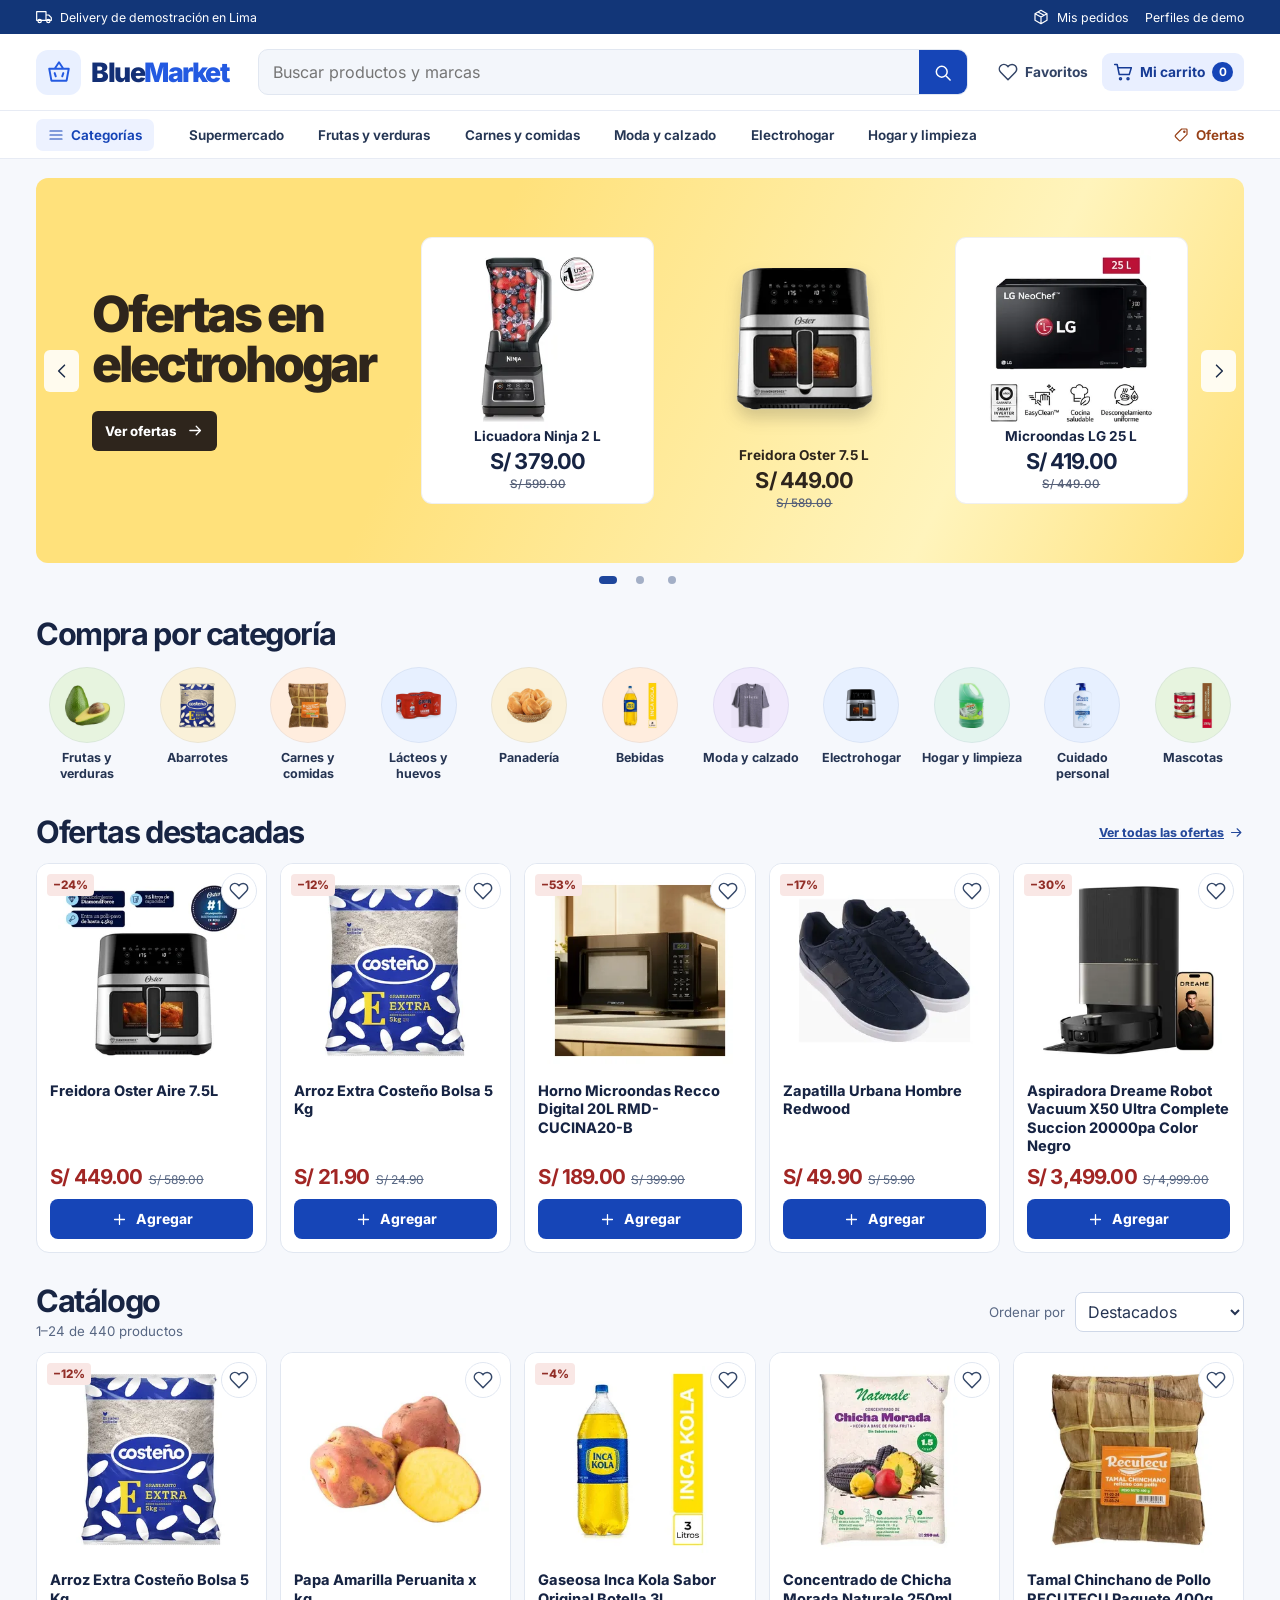
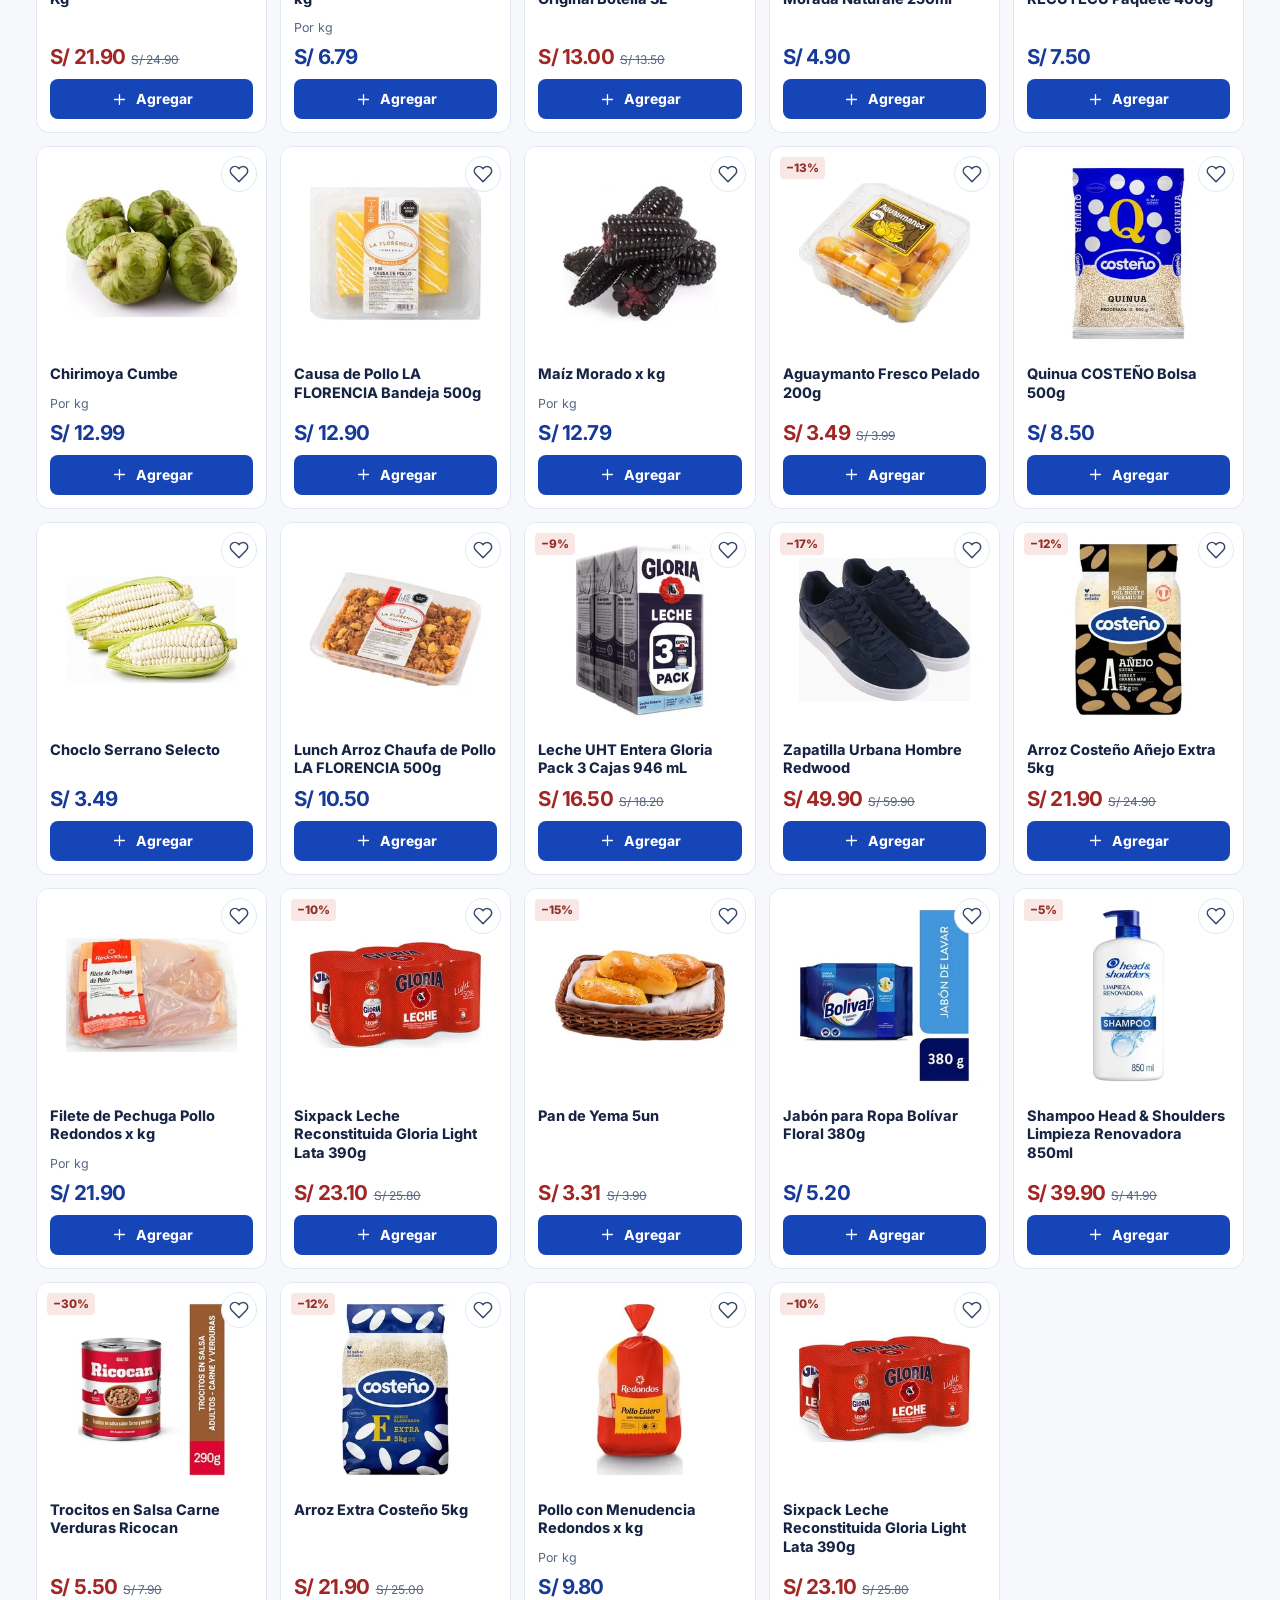
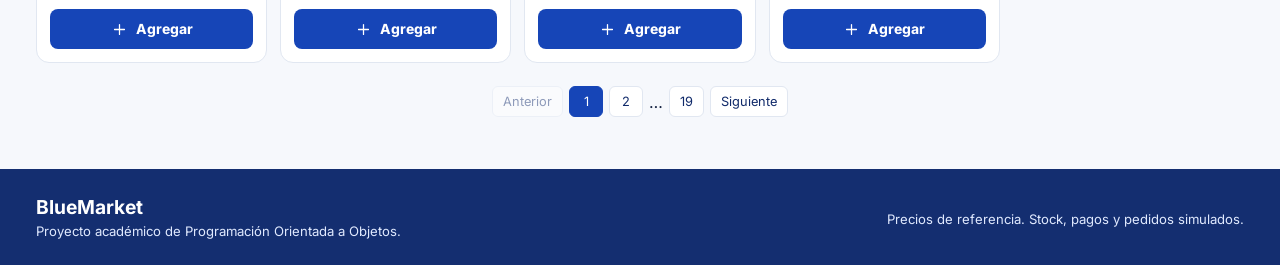
==== index.html @ fea1cc16 "Publicar BlueMarket" ====
<!doctype html>
<html lang="es-PE">
<head>
  <meta charset="utf-8">
  <meta name="viewport" content="width=device-width, initial-scale=1">
  <meta name="theme-color" content="#123678">
  <meta name="description" content="Compra abarrotes, moda y electrodomésticos en el catálogo de demostración de BlueMarket.">
  <title>BlueMarket | Tu supermercado online</title>
  <style>
@font-face{font-family:Inter;src:local("Inter"),url("[data-uri]") format("woff2");font-weight:100 900;font-display:swap}
:root{font-family:Inter,system-ui,sans-serif;color:#172443;background:#f6f8fc;--blue:#1645b7;--dark:#102a6a;--muted:#586783;--line:#e1e7f1;--orange:#ffb24a}
*{box-sizing:border-box}
[hidden]{display:none!important}
body{margin:0}
button,input,select{font:inherit}
button{cursor:pointer}
button:disabled{cursor:default;opacity:.45}
a{color:inherit;text-decoration:none}
h1,h2,h3,p{margin:0}
img{display:block;max-width:100%}
i[data-icon]{display:inline-flex;vertical-align:middle;flex:none}
svg{width:20px;height:20px}
button:focus-visible,a:focus-visible,input:focus-visible,select:focus-visible,summary:focus-visible{outline:3px solid #598bff;outline-offset:3px}
.wrap{width:min(1320px,calc(100% - 72px));margin-inline:auto}
.skip{position:absolute;left:-9999px;z-index:10;background:#fff;padding:12px}
.skip:focus{left:12px;top:12px}
.topbar{background:#123678;color:#fff;font-size:.77rem}
.top-inner{min-height:34px;display:flex;justify-content:space-between;align-items:center;gap:16px}
.top-inner span,.top-inner button{display:flex;gap:8px;align-items:center}
.top-inner button{background:none;border:0;color:inherit;padding:5px 0}
.top-inner svg{width:16px;height:16px}
.top-actions{display:flex;gap:16px;align-items:center}
header{background:#fff}
.head{display:grid;grid-template-columns:auto minmax(0,1fr) auto;align-items:center;gap:30px;padding-block:15px}
.brand{display:flex;align-items:center;gap:10px;font-size:1.67rem;font-weight:850;line-height:1;letter-spacing:-.055em;white-space:nowrap;color:#132f75}
.brand>span:nth-child(2)>span{color:#245ae1}
.brand-icon{background:#e9f0ff;border-radius:12px;color:#245ae1;display:grid;place-items:center;width:45px;height:45px}
.brand-icon svg{width:26px;height:26px}
#search-form{display:flex;background:#f3f6fb;border:1px solid var(--line);border-radius:10px;min-width:0}
#search{flex:1;min-width:0;border:0;background:transparent;padding:0 14px;color:inherit;border-radius:10px 0 0 10px}
#search-form button{width:48px;height:44px;border:0;border-radius:0 9px 9px 0;background:var(--blue);color:#fff}
.head-actions{display:flex;gap:14px;align-items:center;white-space:nowrap}
.head-actions button{display:flex;align-items:center;gap:7px;border:0;font-size:.86rem;font-weight:700;border-radius:9px}
.favorite-button{background:transparent;color:#334466;padding:9px 0}
.favorite-button[aria-pressed=true]{color:var(--blue)}
.cart-button{background:#e9efff;color:#173b95;padding:9px 11px}
#cart-count{border-radius:99px;background:var(--blue);color:#fff;font-size:.73rem;padding:3px 6px;min-width:21px;text-align:center}
nav{border-block:1px solid #e7ebf4}
.nav-inner{display:flex;min-height:47px;align-items:center;gap:clamp(12px,2.7vw,36px);overflow-x:auto;scrollbar-width:thin}
.nav-inner button{display:flex;align-items:center;gap:7px;flex:none;background:none;border:0;padding:8px 0;color:#253654;font-size:.84rem;font-weight:650;white-space:nowrap}
.nav-inner .all-nav{background:#edf2ff;color:var(--blue);padding:8px 12px;border-radius:7px}
.nav-inner .offers-nav{color:#974017;margin-left:auto}
.nav-inner svg{width:16px;height:16px}
.departments-wrap{position:relative;z-index:3}
.departments{position:absolute;top:0;left:0;display:grid;grid-template-columns:repeat(2,minmax(135px,1fr));gap:4px;width:min(410px,100%);padding:10px;background:#fff;border:1px solid var(--line);border-radius:0 0 10px 10px;box-shadow:0 14px 24px #17244321}
.departments button{text-align:left;border:0;background:transparent;border-radius:6px;padding:9px;color:#253654;font-weight:650;font-size:.8rem}
.departments button:hover,.departments button:focus-visible{background:#edf2ff}
.sr-only{position:absolute;width:1px;height:1px;overflow:hidden;clip-path:inset(50%);white-space:nowrap}
.campaign{margin-top:19px}
.campaign-stage{position:relative}
.campaign-slide{--campaign-ink:#2e251c;--campaign-bg:#ffe17b;--campaign-light:#fff4bc;display:grid;grid-template-columns:minmax(210px,.85fr) minmax(0,2.15fr);align-items:center;gap:26px;min-height:385px;padding:30px clamp(34px,4.4vw,64px);border-radius:12px;color:var(--campaign-ink);background:linear-gradient(115deg,var(--campaign-bg) 35%,var(--campaign-light) 76%,var(--campaign-bg))}
.campaign-fashion{--campaign-bg:#eaccc4;--campaign-light:#fbede7;--campaign-ink:#462821}
.campaign-pantry{--campaign-bg:#d9e6ff;--campaign-light:#f1f6ff;--campaign-ink:#163570}
.campaign-copy h1{font-size:clamp(2.1rem,3.9vw,3.6rem);font-weight:850;line-height:1;letter-spacing:-.064em;max-width:365px}
.campaign-link{display:inline-flex;align-items:center;gap:10px;margin-top:21px;padding:10px 13px;background:var(--campaign-ink);color:white;border:0;border-radius:6px;min-height:40px;font-size:.83rem;font-weight:750}
.campaign-link:hover{filter:brightness(1.22)}
.campaign-link svg{width:17px;height:17px}
.campaign-products{display:grid;grid-template-columns:minmax(0,1fr) minmax(0,1.18fr) minmax(0,1fr);align-items:center;gap:13px}
.campaign-product{display:flex;flex-direction:column;align-items:center;justify-content:space-between;min-width:0;padding:12px 8px;background:#fff;color:#172443;border:1px solid #2221;border-radius:11px;min-height:245px}
.campaign-product:hover{box-shadow:0 4px 15px #2222}
.campaign-product img{width:100%;height:clamp(120px,14vw,198px);object-fit:contain}
.campaign-product:nth-child(2){min-height:285px;background:transparent;border-color:transparent;color:var(--campaign-ink)}
.campaign-product:nth-child(2) img{height:clamp(155px,17vw,238px);filter:drop-shadow(0 9px 8px #2223)}
.campaign-product-copy{display:flex;flex-direction:column;align-items:center;gap:4px;text-align:center;font-weight:700;font-size:.85rem;line-height:1.15}
.campaign-product-copy strong{font-size:clamp(1.02rem,1.7vw,1.55rem);letter-spacing:-.04em}
.campaign-product-copy s{font-size:.73rem;font-weight:500;color:#566078}
.campaign-arrow{position:absolute;top:50%;translate:0 -50%;display:grid;place-items:center;width:35px;height:42px;color:#1c2c4a;background:#ffffffde;border:0;border-radius:6px}
.campaign-arrow:hover{background:#fff}
.campaign-arrow.previous{left:8px}
.campaign-arrow.previous svg{rotate:180deg}
.campaign-arrow.next{right:8px}
.campaign-dots{display:flex;justify-content:center;gap:4px;margin-top:4px}
.campaign-dots button{display:grid;place-items:center;width:28px;height:25px;padding:0;border:0;border-radius:4px;background:transparent}
.campaign-dots button::before{content:"";width:8px;height:8px;border-radius:12px;background:#a3afc6}
.campaign-dots button[aria-current=true]::before{width:18px;background:#1e469c}
.primary,.secondary{display:inline-flex;align-items:center;justify-content:center;gap:8px;padding:10px 15px;min-height:40px;border-radius:8px;border:1px solid transparent;background:var(--blue);color:white;font-weight:750;font-size:.87rem}
.primary:hover{background:#103791}
.secondary{border-color:var(--line);background:#fff;color:var(--blue)}
.secondary:hover{background:#f0f4ff}
.text-button{display:inline-flex;align-items:center;gap:5px;padding:0;border:0;background:transparent;color:var(--blue);font-size:.8rem;font-weight:750}
.text-button:hover{text-decoration:underline}
.text-button svg{width:15px;height:15px}
h2{font-size:clamp(1.4rem,2.4vw,2rem);letter-spacing:-.045em;line-height:1.12}
.categories{margin-top:25px}
.category-grid{display:grid;grid-template-columns:repeat(11,minmax(0,1fr));gap:8px;margin-top:13px}
.category{background:transparent;border:0;color:#253452;text-align:center;padding:3px 0;display:flex;flex-direction:column;align-items:center;gap:7px;font-weight:700;font-size:.78rem;line-height:1.24}
.category-photo{border-radius:50%;width:76px;height:76px;display:grid;place-items:center;border:1px solid #142e7010}
.category:hover .category-photo,.category[aria-pressed=true] .category-photo{border-color:#5279dd}
.category img{width:66%;height:auto;aspect-ratio:1;object-fit:contain;mix-blend-mode:multiply}
.green{background:#e7f4df}.sand{background:#faf1d9}.blue{background:#e7f0ff}.peach{background:#ffedde}.lavender{background:#f0e9fc}.mint{background:#e3f4ee}
.catalog{margin-block:31px 52px;scroll-margin-top:18px}
.catalog-heading{display:grid;grid-template-columns:1fr auto auto;align-items:center;gap:10px;margin-bottom:13px}
.deals{margin-top:31px}
.deals-heading{display:flex;align-items:center;justify-content:space-between;gap:12px;margin-bottom:13px}
.deals-heading .text-button{flex:none}
#results-count{font-size:.83rem;color:var(--muted);margin-top:5px}
.sort-label{display:flex;align-items:center;gap:9px;font-size:.83rem;color:var(--muted)}
select{color:#253452;border:1px solid #cfd8e8;background:#fff;border-radius:8px;padding:8px;min-height:37px}
.catalog-filters{display:flex;gap:7px;flex-wrap:wrap;margin-bottom:15px}
.catalog-filters button{white-space:nowrap;border:1px solid var(--line);background:#fff;color:#425271;border-radius:6px;font-weight:650;font-size:.8rem;padding:7px 10px}
.catalog-filters button[aria-pressed=true]{background:var(--dark);border-color:var(--dark);color:#fff}
.product-grid{display:grid;grid-template-columns:repeat(5,minmax(0,1fr));gap:13px}
.product{background:#fff;border:1px solid var(--line);border-radius:13px;overflow:hidden;display:flex;flex-direction:column}
.product-visual{position:relative;background:#fff}
.product-photo{width:100%;height:clamp(152px,16vw,207px);display:grid;place-items:center;background:none;border:0;padding:13px 15px 5px;overflow:hidden}
.product-photo img{width:100%;height:100%;min-height:0;object-fit:contain}
.discount{position:absolute;top:10px;left:10px;background:#f9e7e5;color:#922e27;border-radius:4px;font-size:.73rem;font-weight:800;padding:4px 6px;pointer-events:none}
.icon-button{width:36px;height:36px;display:grid;place-items:center;background:#fff;border:1px solid var(--line);border-radius:8px;color:#36496a;padding:0;flex:none}
.product-visual .icon-button{position:absolute;top:9px;right:9px;border-radius:50%}
.icon-button[aria-pressed=true]{color:#a82955}
.icon-button[aria-pressed=true] svg{fill:currentColor}
.product-info{padding:13px;display:flex;flex-direction:column;flex:1;align-items:start}
.product h3{font-size:.91rem;line-height:1.28;margin-bottom:8px}
.product h3 button{background:none;border:0;padding:0;text-align:left;color:inherit;font-weight:750}
.unit{color:var(--muted);font-size:.78rem;margin:4px 0 9px}
.price{display:flex;align-items:baseline;gap:6px;flex-wrap:wrap;color:#163a9a;margin-top:auto}
.price strong{font-size:1.28rem;letter-spacing:-.04em}
.sale-price strong{color:#a12624}
.price s{color:var(--muted);font-size:.75rem}
.add{width:100%;margin-top:10px}
.add svg{width:17px;height:17px}
.pagination{display:flex;justify-content:center;align-items:center;gap:6px;margin-top:23px;flex-wrap:wrap}
.pagination button{border:1px solid var(--line);background:#fff;color:var(--dark);border-radius:6px;padding:7px 10px;min-width:34px;font-size:.8rem}
.pagination button[aria-current="page"]{background:var(--blue);border-color:var(--blue);color:#fff}
.empty{grid-column:1/-1;padding:35px 20px;text-align:center;background:#fff;border:1px solid var(--line);border-radius:12px}
.empty p{margin:7px auto 15px;color:var(--muted)}
footer{background:#142e70;color:#e1eaff}
.footer-inner{display:flex;justify-content:space-between;align-items:center;gap:16px;padding-block:26px;font-size:.82rem}
.footer-inner strong{color:#fff;font-size:1.2rem}
.footer-inner p{margin-top:4px}
dialog{color:inherit;max-height:calc(100% - 32px);width:min(520px,calc(100% - 28px));padding:0;border:1px solid var(--line);border-radius:16px;box-shadow:0 16px 80px #14234e44}
dialog::backdrop{background:#111e40a6}
dialog[open]{display:flex;flex-direction:column}
dialog[data-mode="cart"]{margin:0 0 0 auto;height:100%;max-height:none;width:min(475px,100%);border-radius:15px 0 0 15px}
.panel-header{display:flex;justify-content:space-between;gap:12px;align-items:center;padding:14px 17px;border-bottom:1px solid var(--line)}
.panel-header h2{font-size:1.38rem}
#panel-body{padding:17px;overflow:auto}
.cart-list{display:grid;gap:10px;margin-bottom:16px}
.cart-row{display:grid;grid-template-columns:64px minmax(0,1fr) auto;gap:10px;align-items:center;border-bottom:1px solid var(--line);padding-bottom:10px}
.cart-row img{width:64px;border-radius:8px}
.cart-row strong{font-size:.9rem}
.cart-row small{display:block;color:var(--muted);margin:3px 0}
.cart-right{display:grid;gap:5px;justify-items:end}
.stepper{display:flex;align-items:center;gap:7px;font-size:.86rem;margin-top:4px}
.stepper button{border:1px solid var(--line);background:#eef3ff;color:var(--blue);border-radius:6px;min-width:30px;min-height:30px;font-weight:800}
.remove,.text-button{border:0;color:#25499b;background:none;text-decoration:underline;padding:4px 0;font-size:.77rem}
.totals{display:grid;gap:7px;margin:12px 0;font-size:.91rem}
.totals>div{display:flex;justify-content:space-between;gap:8px}
.totals .grand{border-top:1px solid var(--line);padding-top:8px;font-weight:850;font-size:1.08rem}
.panel-actions{display:flex;justify-content:end;gap:7px;flex-wrap:wrap;margin-top:14px}
.note{font-size:.82rem;color:var(--muted);line-height:1.48;margin-bottom:12px}
.form-fields{display:grid;grid-template-columns:1fr 1fr;gap:10px}
.form-fields label,.detail-size{display:grid;gap:5px;font-size:.81rem;font-weight:700}
.form-fields input,.form-fields select{width:100%;min-height:40px;border:1px solid #cfd8e8;border-radius:8px;padding:8px;color:#263655;background:#fff}
.wide{grid-column:1/-1}
.form-error{color:#a11938;font-size:.83rem;margin-top:7px}
.detail{display:grid;grid-template-columns:42% 1fr;gap:15px;align-items:start}
.detail img{border-radius:10px}
.detail p{margin-top:6px}
.detail-size{margin-top:12px}
.receipt{background:#f0f5ff;border-radius:10px;padding:14px}
.receipt h3{margin-bottom:6px}
.order-card{border:1px solid var(--line);padding:11px;border-radius:10px;margin-bottom:10px}
.order-card summary{cursor:pointer;font-weight:750}
.order-card ul,.receipt ul{padding-left:18px;font-size:.85rem;line-height:1.5}
.saving{color:#226247}
.profile-links{display:grid;gap:8px}
.profile-links button{justify-content:start}
dialog[data-mode=admin],dialog[data-mode=courier]{width:min(710px,calc(100% - 28px))}
.work-toolbar,.work-order-head,.assignment{display:flex;justify-content:space-between;align-items:center;gap:10px;flex-wrap:wrap}
.work-toolbar label,.assignment label{display:flex;align-items:center;gap:7px;font-size:.85rem}
.work-message{font-size:.86rem;margin:8px 0;color:#164b8d}
.work-message:empty{display:none}
.work-order{border:1px solid var(--line);border-radius:10px;padding:14px;margin-top:12px;font-size:.91rem}
.work-order p,.work-order .primary{margin-top:8px}
.work-order ul{padding-left:20px}
.assignment{justify-content:start;margin-top:10px}
.assignment .primary{margin-top:0}
.order-state{font-size:.78rem;font-weight:750;color:#163a9a;background:#eef3ff;padding:5px 8px;border-radius:5px}
.order-progress{list-style:none;padding:0;display:grid;grid-template-columns:repeat(4,minmax(0,1fr));gap:5px;margin:14px 0}
.order-progress li{display:grid;align-content:start;gap:4px;border-top:3px solid #dbe3f0;padding-top:6px;font-size:.72rem;color:var(--muted)}
.order-progress .reached{border-color:var(--blue);color:#163a9a}
.order-progress li[aria-current]{font-weight:800}
.order-progress time{font-size:.65rem}
@media print{
  body:has(dialog[data-mode=print][open])>:not(#panel){display:none!important}
  dialog[data-mode=print][open]{display:block;position:static;margin:0;width:100%;max-height:none;box-shadow:none;border:none}
  dialog[data-mode=print]::backdrop{background:transparent}
  dialog[data-mode=print] .panel-actions,dialog[data-mode=print] .close{display:none}
  dialog[data-mode=print] #panel-body{overflow:visible}
  dialog[data-mode=print] .receipt{background:white}
}
#toast{position:fixed;z-index:2;bottom:20px;left:50%;translate:-50% 0;padding:11px 16px;border-radius:9px;background:#152e72;color:#fff;font-size:.86rem;box-shadow:0 5px 24px #13285744;pointer-events:none}
#toast:empty{display:none}
@media(max-width:1000px){
  .wrap{width:calc(100% - 38px)}
  .head{gap:19px}
  .campaign-slide{min-height:310px;padding-inline:47px;gap:16px}
  .campaign-product{min-height:195px}
  .campaign-product:nth-child(2){min-height:228px}
  .product-grid{grid-template-columns:repeat(4,minmax(0,1fr))}
  .deals .product-grid{grid-template-columns:repeat(5,minmax(0,1fr))}
  .category-photo{width:62px;height:62px}
  .category{font-size:.75rem}
  .category-grid{grid-template-columns:repeat(6,minmax(0,1fr))}
}
@media(max-width:720px){
  .top-actions{gap:10px}
  .top-inner{gap:8px;font-size:.67rem}
  .top-inner svg{width:13px;height:13px}
  .wrap{width:calc(100% - 26px)}
  .head{grid-template-columns:1fr auto;gap:11px;padding-block:12px}
  #search-form{grid-column:1/-1;grid-row:2}
  .head-actions{gap:9px}
  .favorite-button span,.cart-button span{display:none}
  .brand{font-size:1.43rem}
  .brand-icon{width:37px;height:37px}
  .brand-icon svg{width:23px;height:23px}
  .nav-inner{gap:17px;min-height:45px}
  .campaign{margin-top:12px}
  .campaign-slide{grid-template-columns:1fr;gap:14px;min-height:0;padding:18px 35px 15px}
  .campaign-copy{text-align:center}
  .campaign-copy h1{margin-inline:auto;font-size:clamp(1.85rem,6vw,2.65rem);max-width:100%}
  .campaign-link{margin-top:10px;min-height:34px;padding:7px 9px;font-size:.75rem}
  .campaign-products{gap:5px}
  .campaign-product,.campaign-product:nth-child(2){padding:6px 3px;min-height:124px}
  .campaign-product img,.campaign-product:nth-child(2) img{height:clamp(58px,18vw,108px)}
  .campaign-product-copy{font-size:.61rem;gap:2px}
  .campaign-product-copy strong{font-size:.83rem}
  .campaign-product-copy s{font-size:.61rem}
  .campaign-arrow{width:25px;height:34px}
  .campaign-arrow.previous{left:4px}
  .campaign-arrow.next{right:4px}
  .campaign-arrow svg{width:16px;height:16px}
  .categories{margin-top:17px}
  .category-grid{grid-template-columns:repeat(6,minmax(0,1fr));gap:6px}
  .category-photo{width:51px;height:51px}
  .category{gap:4px;font-size:.67rem}
  .product-grid{grid-template-columns:repeat(2,minmax(0,1fr));gap:9px}
  .deals{margin-top:24px}
  .deals-heading .text-button{font-size:.72rem}
  .deals .product-grid{grid-template-columns:none;grid-auto-flow:column;grid-auto-columns:minmax(138px,45%);overflow-x:auto;scroll-snap-type:x mandatory;padding-bottom:8px}
  .deals .product{scroll-snap-align:start}
  .product-info{padding:10px}
  .catalog{margin-block:24px 32px}
  .catalog-heading{grid-template-columns:1fr auto}
  .sort-label{position:absolute;width:1px;height:1px;overflow:hidden;clip-path:inset(50%)}
  #sort{max-width:125px;font-size:.76rem}
  .footer-inner{display:grid;gap:7px}
}
@media(max-width:360px){
  .cart-row{grid-template-columns:46px minmax(0,1fr) auto}
  .category-photo{width:43px;height:43px}
  .detail,.form-fields{grid-template-columns:1fr}
}

</style>
<!-- Inter font license
Copyright 2020 The Inter Project Authors (https://github.com/rsms/inter)

This Font Software is licensed under the SIL Open Font License, Version 1.1.
This license is copied below, and is also available with a FAQ at:
https://scripts.sil.org/OFL


-----------------------------------------------------------
SIL OPEN FONT LICENSE Version 1.1 - 26 February 2007
-----------------------------------------------------------

PREAMBLE
The goals of the Open Font License (OFL) are to stimulate worldwide
development of collaborative font projects, to support the font creation
efforts of academic and linguistic communities, and to provide a free and
open framework in which fonts may be shared and improved in partnership
with others.

The OFL allows the licensed fonts to be used, studied, modified and
redistributed freely as long as they are not sold by themselves. The
fonts, including any derivative works, can be bundled, embedded, 
redistributed and/or sold with any software provided that any reserved
names are not used by derivative works. The fonts and derivatives,
however, cannot be released under any other type of license. The
requirement for fonts to remain under this license does not apply
to any document created using the fonts or their derivatives.

DEFINITIONS
"Font Software" refers to the set of files released by the Copyright
Holder(s) under this license and clearly marked as such. This may
include source files, build scripts and documentation.

"Reserved Font Name" refers to any names specified as such after the
copyright statement(s).

"Original Version" refers to the collection of Font Software components as
distributed by the Copyright Holder(s).

"Modified Version" refers to any derivative made by adding to, deleting,
or substituting -- in part or in whole -- any of the components of the
Original Version, by changing formats or by porting the Font Software to a
new environment.

"Author" refers to any designer, engineer, programmer, technical
writer or other person who contributed to the Font Software.

PERMISSION & CONDITIONS
Permission is hereby granted, free of charge, to any person obtaining
a copy of the Font Software, to use, study, copy, merge, embed, modify,
redistribute, and sell modified and unmodified copies of the Font
Software, subject to the following conditions:

1) Neither the Font Software nor any of its individual components,
in Original or Modified Versions, may be sold by itself.

2) Original or Modified Versions of the Font Software may be bundled,
redistributed and/or sold with any software, provided that each copy
contains the above copyright notice and this license. These can be
included either as stand-alone text files, human-readable headers or
in the appropriate machine-readable metadata fields within text or
binary files as long as those fields can be easily viewed by the user.

3) No Modified Version of the Font Software may use the Reserved Font
Name(s) unless explicit written permission is granted by the corresponding
Copyright Holder. This restriction only applies to the primary font name as
presented to the users.

4) The name(s) of the Copyright Holder(s) or the Author(s) of the Font
Software shall not be used to promote, endorse or advertise any
Modified Version, except to acknowledge the contribution(s) of the
Copyright Holder(s) and the Author(s) or with their explicit written
permission.

5) The Font Software, modified or unmodified, in part or in whole,
must be distributed entirely under this license, and must not be
distributed under any other license. The requirement for fonts to
remain under this license does not apply to any document created
using the Font Software.

TERMINATION
This license becomes null and void if any of the above conditions are
not met.

DISCLAIMER
THE FONT SOFTWARE IS PROVIDED "AS IS", WITHOUT WARRANTY OF ANY KIND,
EXPRESS OR IMPLIED, INCLUDING BUT NOT LIMITED TO ANY WARRANTIES OF
MERCHANTABILITY, FITNESS FOR A PARTICULAR PURPOSE AND NONINFRINGEMENT
OF COPYRIGHT, PATENT, TRADEMARK, OR OTHER RIGHT. IN NO EVENT SHALL THE
COPYRIGHT HOLDER BE LIABLE FOR ANY CLAIM, DAMAGES OR OTHER LIABILITY,
INCLUDING ANY GENERAL, SPECIAL, INDIRECT, INCIDENTAL, OR CONSEQUENTIAL
DAMAGES, WHETHER IN AN ACTION OF CONTRACT, TORT OR OTHERWISE, ARISING
FROM, OUT OF THE USE OR INABILITY TO USE THE FONT SOFTWARE OR FROM
OTHER DEALINGS IN THE FONT SOFTWARE.

-->
</head>
<body>
  <a class="skip" href="#catalogo">Ir al catálogo</a>
  <div class="topbar">
    <div class="wrap top-inner">
      <span><i data-icon="truck"></i> Delivery de demostración en Lima</span>
      <div class="top-actions">
        <button type="button" data-action="orders"><i data-icon="package"></i> Mis pedidos</button>
        <button type="button" data-action="profiles">Perfiles de demo</button>
      </div>
    </div>
  </div>
  <header>
    <div class="wrap head">
      <a class="brand" href="#" aria-label="BlueMarket, inicio">
        <span class="brand-icon"><i data-icon="basket"></i></span>
        <span>Blue<span>Market</span></span>
      </a>
      <form id="search-form" role="search">
        <input id="search" type="search" placeholder="Buscar productos y marcas" aria-label="Buscar productos" autocomplete="off">
        <button aria-label="Buscar" title="Buscar"><i data-icon="search"></i></button>
      </form>
      <div class="head-actions">
        <button class="favorite-button" type="button" data-action="favorites" aria-label="Favoritos" aria-pressed="false"><i data-icon="heart"></i><span>Favoritos</span></button>
        <button class="cart-button" type="button" data-action="cart" aria-label="Abrir carrito"><i data-icon="cart"></i><span>Mi carrito</span><b id="cart-count">0</b></button>
      </div>
    </div>
    <nav aria-label="Navegación principal">
      <div class="wrap nav-inner">
        <button class="all-nav" type="button" data-action="departments" aria-controls="departments-menu" aria-expanded="false"><i data-icon="menu"></i> Categorías</button>
        <button type="button" data-category="">Supermercado</button>
        <button type="button" data-category="Frescos">Frutas y verduras</button>
        <button type="button" data-category="Carnes">Carnes y comidas</button>
        <button type="button" data-category="Moda">Moda y calzado</button>
        <button type="button" data-category="Electrohogar">Electrohogar</button>
        <button type="button" data-category="Hogar">Hogar y limpieza</button>
        <button class="offers-nav" type="button" data-action="offers"><i data-icon="tag"></i> Ofertas</button>
      </div>
      <div class="wrap departments-wrap"><div class="departments" id="departments-menu" hidden></div></div>
    </nav>
  </header>
  <main class="wrap">
    <section class="campaign" aria-label="Campañas de ofertas" aria-roledescription="carrusel">
      <div class="campaign-stage">
        <div id="campaign-slide"></div>
        <button class="campaign-arrow previous" type="button" data-campaign-step="-1" aria-controls="campaign-slide" aria-label="Campaña anterior"><i data-icon="chevron"></i></button>
        <button class="campaign-arrow next" type="button" data-campaign-step="1" aria-controls="campaign-slide" aria-label="Campaña siguiente"><i data-icon="chevron"></i></button>
      </div>
      <div id="campaign-dots" class="campaign-dots" role="group" aria-label="Elegir campaña"></div>
      <p id="campaign-status" class="sr-only" aria-live="polite"></p>
    </section>
    <section class="categories" aria-labelledby="categories-title">
      <h2 id="categories-title">Compra por categoría</h2>
      <div class="category-grid" id="categories"></div>
    </section>
    <section class="deals" aria-labelledby="deals-title">
      <div class="deals-heading">
        <h2 id="deals-title">Ofertas destacadas</h2>
        <button type="button" class="text-button" data-action="offers">Ver todas las ofertas <i data-icon="arrow"></i></button>
      </div>
      <div id="featured-deals" class="product-grid"></div>
    </section>
    <section id="catalogo" class="catalog" aria-labelledby="catalog-title" tabindex="-1">
      <div class="catalog-heading">
        <div>
          <h2 id="catalog-title">Catálogo</h2>
          <p id="results-count" aria-live="polite"></p>
        </div>
        <label class="sort-label" for="sort">Ordenar por</label>
          <select id="sort" aria-label="Ordenar productos">
            <option value="featured">Destacados</option>
            <option value="low">Menor precio</option>
            <option value="high">Mayor precio</option>
            <option value="discount">Mayor descuento</option>
            <option value="name">Nombre A–Z</option>
          </select>
      </div>
      <div id="filters" class="catalog-filters" hidden></div>
      <div id="products" class="product-grid"></div>
      <div id="pagination" class="pagination" aria-label="Páginas del catálogo"></div>
    </section>
  </main>
  <footer>
    <div class="wrap footer-inner">
      <div><strong>BlueMarket</strong><p>Proyecto académico de Programación Orientada a Objetos.</p></div>
      <p>Precios de referencia. Stock, pagos y pedidos simulados.</p>
    </div>
  </footer>
  <dialog id="panel" aria-labelledby="panel-title">
    <div class="panel-header">
      <h2 id="panel-title"></h2>
      <button type="button" class="icon-button close" data-action="close" aria-label="Cerrar"><i data-icon="x"></i></button>
    </div>
    <div id="panel-body"></div>
  </dialog>
  <div id="toast" role="status" aria-live="polite"></div>
<script>
globalThis.blueMarketImages = {"palta": "[data-uri]", "arroz": "[data-uri]", "leche": "[data-uri]", "polo": "[data-uri]", "fresas": "[data-uri]", "aceite": "[data-uri]", "yogur": "[data-uri]", "gaseosa": "[data-uri]", "jugo": "[data-uri]", "jean": "[data-uri]", "zapatillas": "[data-uri]", "bolso": "[data-uri]", "toallas": "[data-uri]", "lavavajilla": "[data-uri]", "detergente": "[data-uri]", "recipiente": "[data-uri]", "tot-113707306": "[data-uri]", "pv-10349": "[data-uri]", "met-23": "[data-uri]", "won-972667": "[data-uri]", "pv-100991007": "[data-uri]", "tot-115838531": "[data-uri]", "pv-101066649": "[data-uri]", "met-39936": "[data-uri]", "won-2801": "[data-uri]", "pv-3927": "[data-uri]", "tot-113707153": "[data-uri]", "pv-100430888": "[data-uri]", "tot-144942889": "[data-uri]", "tot-150853933": "[data-uri]", "met-1018326": "[data-uri]", "met-1019306": "[data-uri]", "met-997912": "[data-uri]", "met-4118": "[data-uri]", "met-1018410": "[data-uri]", "met-1009901": "[data-uri]", "met-1022743": "[data-uri]", "won-521": "[data-uri]", "won-1049047": "[data-uri]", "won-1005845": "[data-uri]", "won-973911": "[data-uri]", "won-1035077": "[data-uri]", "won-1078316": "[data-uri]", "won-1095120": "[data-uri]", "pv-100990618": "[data-uri]", "pv-43027": "[data-uri]", "pv-100495401": "[data-uri]", "pv-101066682": "[data-uri]", "pv-100885886": "[data-uri]", "pv-69512": "[data-uri]", "pv-102022578": "[data-uri]", "tot-115808216": "[data-uri]", "tot-113707112": "[data-uri]", "tot-115915950": "[data-uri]", "tot-117158345": "[data-uri]", "tot-113712394": "[data-uri]", "tot-113715476": "[data-uri]", "tot-113374355": "[data-uri]", "met-33571": "[data-uri]", "met-1087604": "[data-uri]", "met-1039590": "[data-uri]", "met-5422": "[data-uri]", "met-1094161": "[data-uri]", "met-996370": "[data-uri]", "met-1036266": "[data-uri]", "met-552344": "[data-uri]", "met-1007142": "[data-uri]", "won-2752": "[data-uri]", "won-1094997": "[data-uri]", "won-1052327": "[data-uri]", "won-5348": "[data-uri]", "won-58865": "[data-uri]", "won-57096": "[data-uri]", "won-1050450": "[data-uri]", "won-552344": "[data-uri]", "won-27462": "[data-uri]", "pv-11415": "[data-uri]", "pv-836": "[data-uri]", "pv-100530027": "[data-uri]", "pv-101066576": "[data-uri]", "pv-101242748": "[data-uri]", "pv-100091876": "[data-uri]", "pv-79946": "[data-uri]", "pv-101442447": "[data-uri]", "pv-101985313": "[data-uri]", "tot-113787352": "[data-uri]", "tot-115806501": "[data-uri]", "tot-149984374": "[data-uri]", "tot-115838501": "[data-uri]", "tot-123560377": "[data-uri]", "tot-113707408": "[data-uri]", "tot-115776466": "[data-uri]", "tot-150512045": "[data-uri]", "met-36595": "[data-uri]", "met-1078218": "[data-uri]", "met-991541": "[data-uri]", "met-562507": "[data-uri]", "met-1097303": "[data-uri]", "met-997928": "[data-uri]", "met-1079509": "[data-uri]", "met-8089": "[data-uri]", "met-558369": "[data-uri]", "won-2857": "[data-uri]", "won-1078517": "[data-uri]", "won-4160": "[data-uri]", "won-3482": "[data-uri]", "won-1105419": "[data-uri]", "won-1005829": "[data-uri]", "won-1086490": "[data-uri]", "won-554196": "[data-uri]", "won-45833": "[data-uri]", "pv-10004": "[data-uri]", "pv-3966": "[data-uri]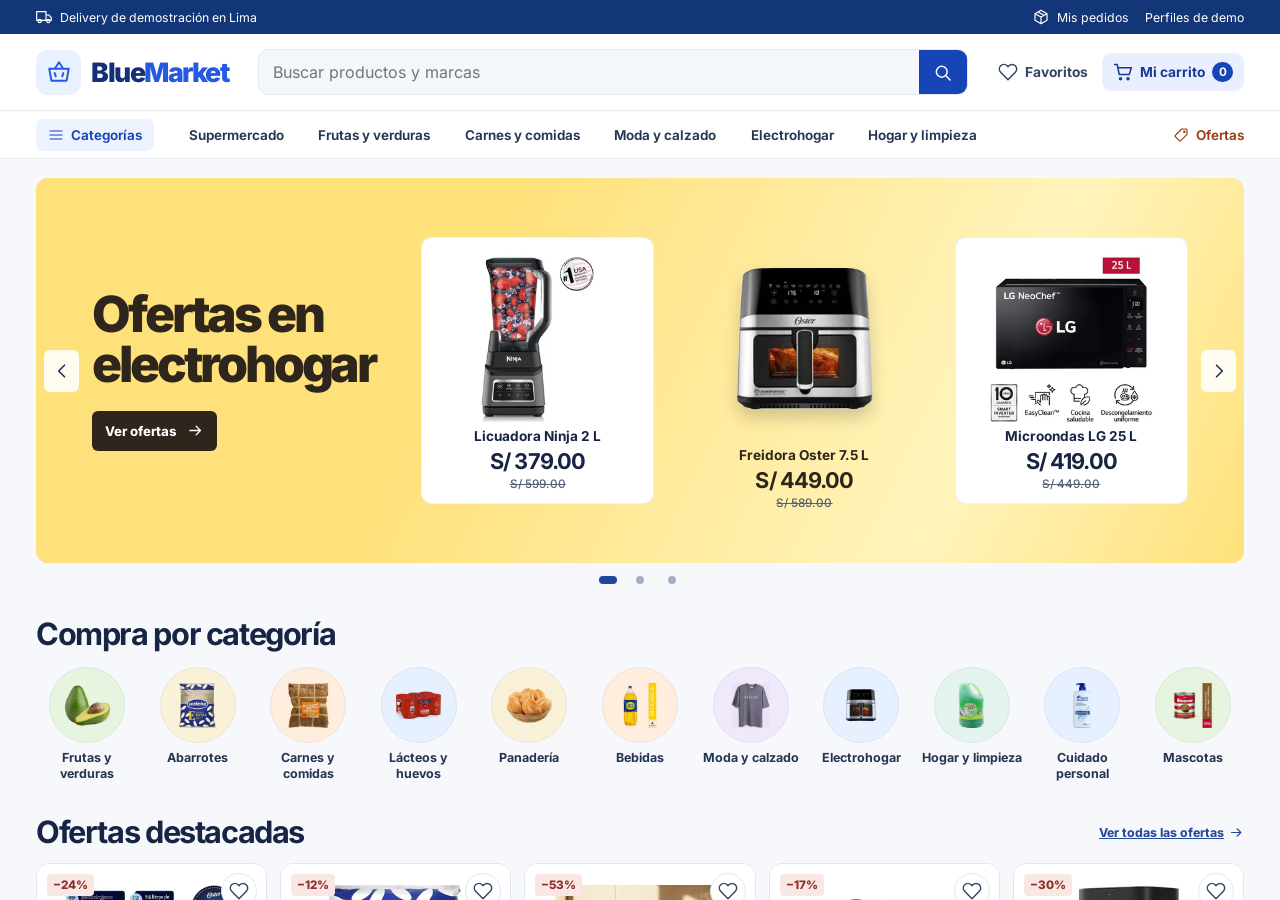
